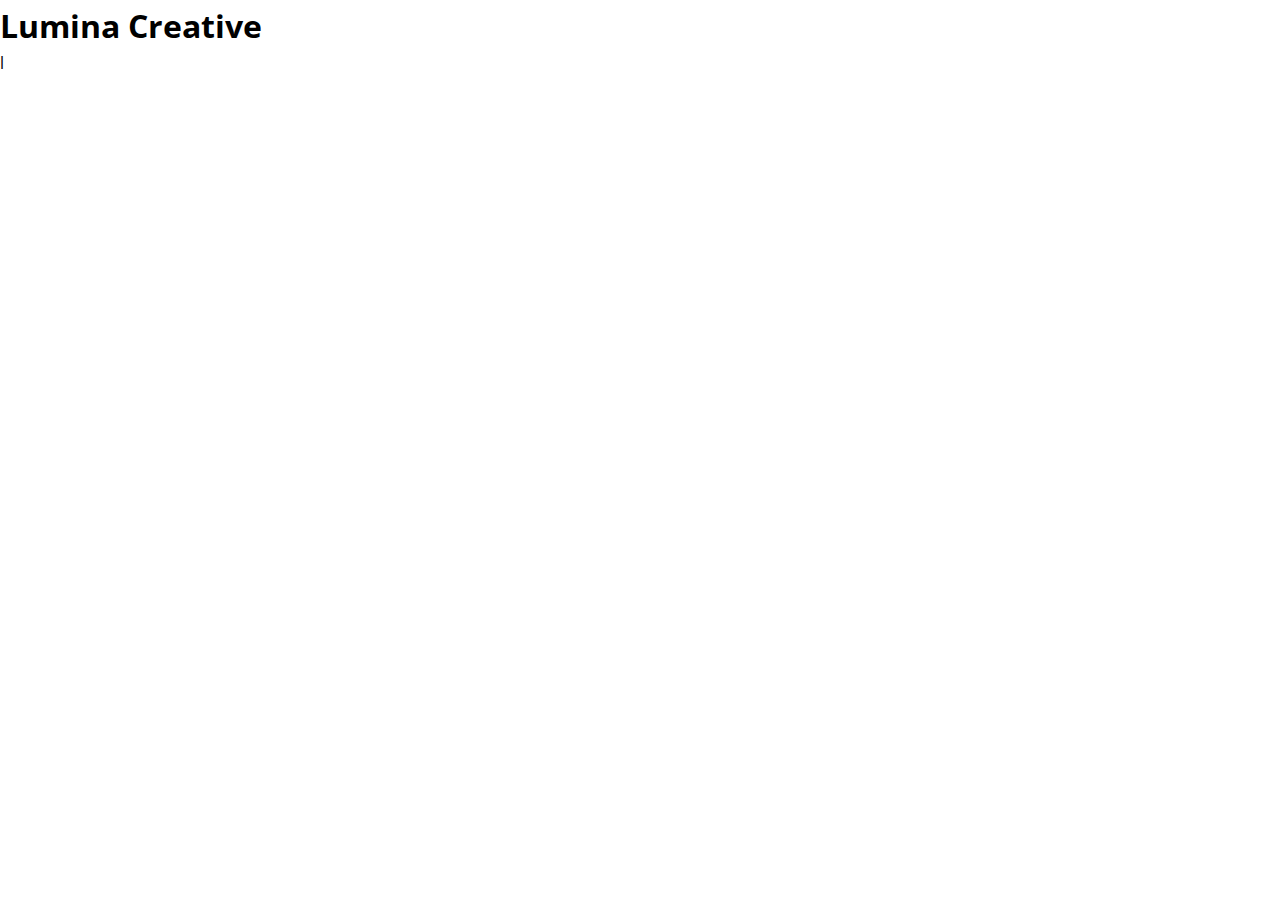
==== index.html @ 7e2c0f9c "Initial commit: Setup base files, CSS, Google Font, FontAwesome; generate css reset." ====
<!DOCTYPE html>
<html lang="en">
<head>
    <meta charset="UTF-8">
    <meta name="viewport" content="width=device-width, initial-scale=1.0">
    <link rel="preconnect" href="https://fonts.googleapis.com">
    <link rel="preconnect" href="https://fonts.gstatic.com" crossorigin>
    <link href="https://fonts.googleapis.com/css2?family=Open+Sans:ital,wght@0,300..800;1,300..800&display=swap" rel="stylesheet">
    <link rel="stylesheet" href="https://cdnjs.cloudflare.com/ajax/libs/font-awesome/6.6.0/css/all.min.css" integrity="sha512-Kc323vGBEqzTmouAECnVceyQqyqdsSiqLQISBL29aUW4U/M7pSPA/gEUZQqv1cwx4OnYxTxve5UMg5GT6L4JJg==" crossorigin="anonymous" referrerpolicy="no-referrer" />
    <link rel="stylesheet" href="./css/styles.css">
    <link rel="icon" href="images/favicon.ico">
    <title>Lumina Creative</title>
</head>
<body>
    <h1>Lumina Creative</h1>
</body>
</html>l
---- css/styles.css ----
* {
    margin: 0;
    padding: 0;
    box-sizing: border-box;
}

body {
    font-family: 'Open Sans', sans-serif;
    line-height: 1.6;
}

a {
    text-decoration: none;
    color: #333;
}

ul {
    list-style: none;
}

img {
    max-width: 100%;
}
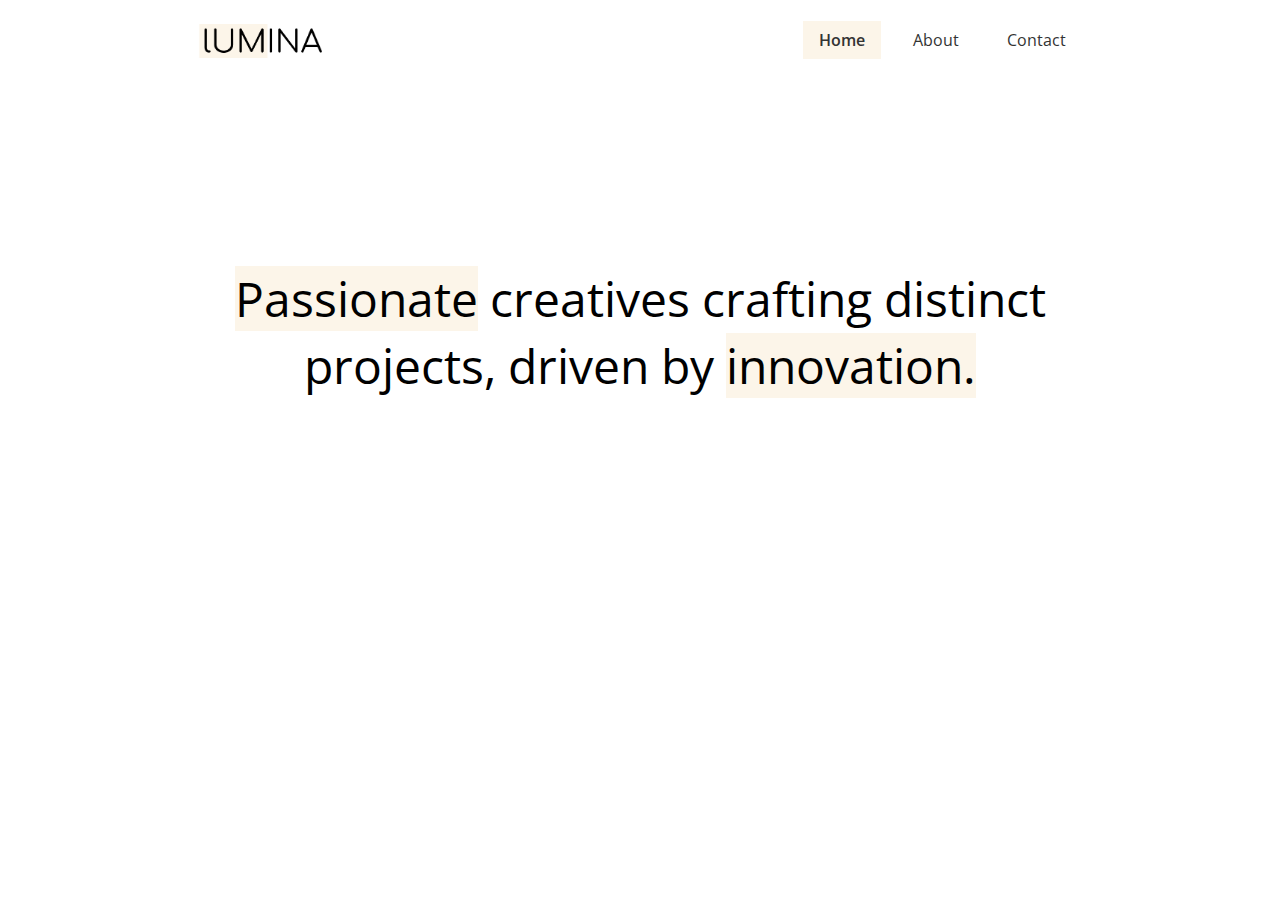
==== commit 0f04c21e: "Add and style Nav and hero text content; add responsiveness to both containers." ====
--- a/index.html
+++ b/index.html
@@ -12,6 +12,27 @@
     <title>Lumina Creative</title>
 </head>
 <body>
-    <h1>Lumina Creative</h1>
+
+    <header class="header">
+        <div class="container container-sm header-flex">
+            <img src="images/logo.png" alt="Lumina Creative" class="logo">
+            <ul class="main-menu">
+                <li><a class="current" href="index.html">Home</a</li>
+                <li><a href="about.html">About</a></li>
+                <li><a href="contact.html">Contact</a></li>
+            </ul>
+        </div>
+    </header>
+
+    <section class="hero">
+        <div class="container container-sm">
+            <h2>
+                <span class="bg-primary">Passionate</span> creatives crafting distinct projects, driven by <span class="bg-primary">innovation.</span>
+            </h2>
+        </div>
+    </section>
+
+    
+
 </body>
-</html>l+</html>--- a/css/styles.css
+++ b/css/styles.css
@@ -20,4 +20,88 @@
 
 img {
     max-width: 100%;
+}
+
+/* Utility classes */
+.bg-primary {
+    background: #fcf5e9;
+}
+
+/* Container */
+.container {
+    max-width: 1100px;
+    margin: 0 auto;
+    padding: 0 0.5rem;
+}
+
+.container-lg {
+    max-width: 1400px;
+}
+
+.container-sm {
+    max-width: 900px;
+}
+
+/* Header */
+.header {
+    margin: 1.5rem auto;
+}
+
+.header .logo {
+    width: 130px;
+}
+
+.header .header-flex {
+    display: flex;
+    justify-content: space-between;
+    align-items: center;
+}
+
+.header .main-menu {
+    display: flex;
+    gap: 1rem;
+}
+
+.header .main-menu a {
+    padding: 0.5rem 1rem;
+}
+
+.header .main-menu a:hover {
+    background: #fcf5e9;
+}
+
+.current {
+    background: #fcf5e9;
+    font-weight: 600;
+}
+
+/* Hero */
+.hero {
+    height: 500px;
+    display: flex;
+    justify-content: center;
+    align-items: center;
+    text-align: center;
+}
+
+.hero h2 {
+    font-size: 3rem;
+    line-height: 1.4;
+    font-weight: normal;
+}
+
+/* Media queries */
+@media(max-width: 768px) {
+    .header .header-flex {
+        flex-direction: column;
+        gap: 1.5rem;
+    }
+
+    .hero {
+        height: 300px;
+    }
+
+    .hero h2 {
+        font-size: 1.8rem;
+    }
 }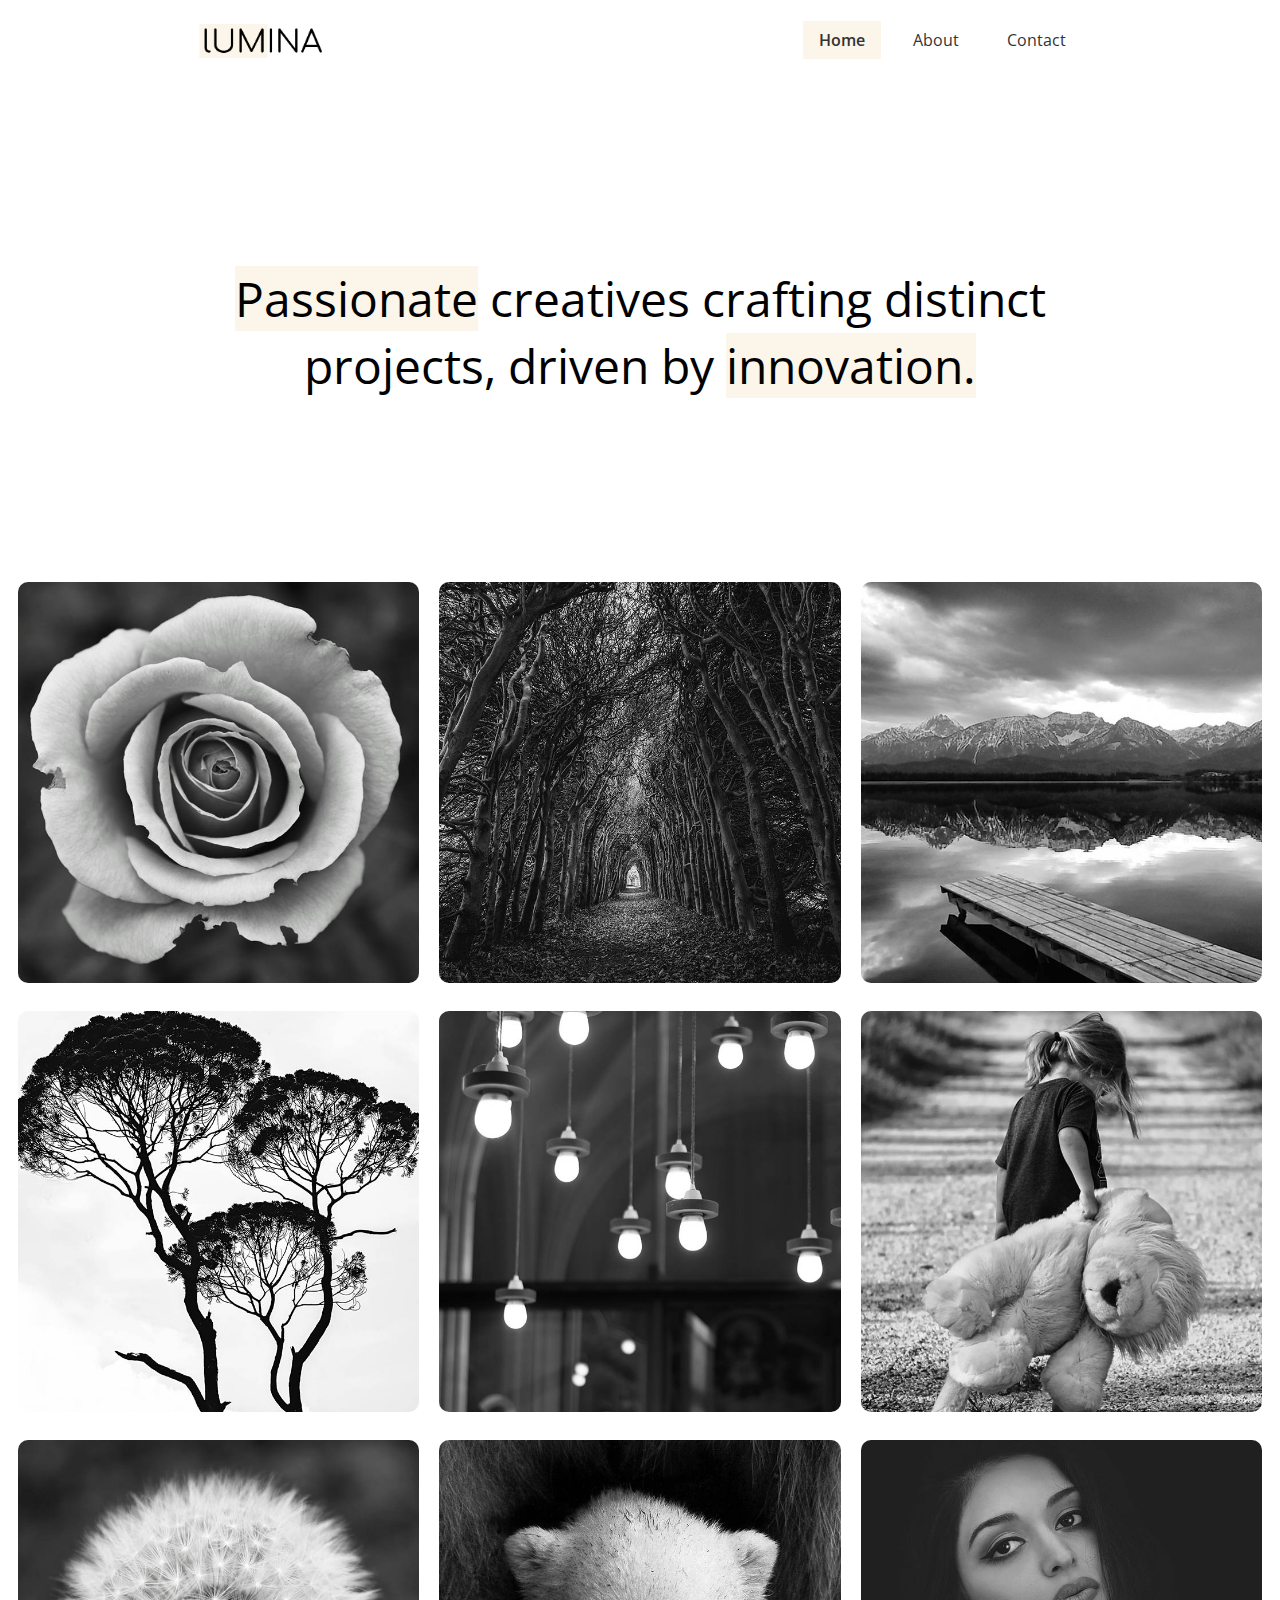
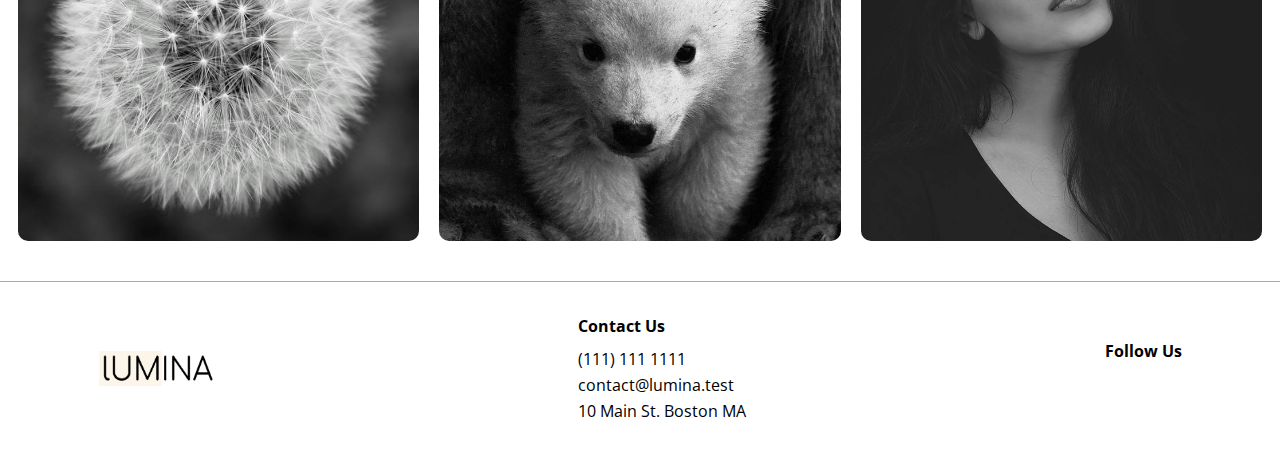
==== commit adfc4b73: "Add images in main content and footer; add responsiveness to both containers." ====
--- a/index.html
+++ b/index.html
@@ -32,7 +32,80 @@
         </div>
     </section>
 
-    
+    <section class="gallery">
+        <div class="container container-lg gallery-flex">
+            <div class="gallery-item">
+                <a href="images/image1.jpg">
+                    <img src="images/portfolio1.jpg" alt="Portfolio Item 1">
+                </a>
+            </div>
+            <div class="gallery-item">
+                <a href="images/image2.jpg">
+                    <img src="images/portfolio2.jpg" alt="Portfolio Item 2">
+                </a>
+            </div>
+            <div class="gallery-item">
+                <a href="images/image3.jpg">
+                    <img src="images/portfolio3.jpg" alt="Portfolio Item 3">
+                </a>
+            </div>
+            <div class="gallery-item">
+                <a href="images/image4.jpg">
+                    <img src="images/portfolio4.jpg" alt="Portfolio Item 4">
+                </a>
+            </div>
+            <div class="gallery-item">
+                <a href="images/image5.jpg">
+                    <img src="images/portfolio5.jpg" alt="Portfolio Item 5">
+                </a>
+            </div>
+            <div class="gallery-item">
+                <a href="images/image6.jpg">
+                    <img src="images/portfolio6.jpg" alt="Portfolio Item 6">
+                </a>
+            </div>
+            <div class="gallery-item">
+                <a href="images/image7.jpg">
+                    <img src="images/portfolio7.jpg" alt="Portfolio Item 7">
+                </a>
+            </div>
+            <div class="gallery-item">
+                <a href="images/image8.jpg">
+                    <img src="images/portfolio8.jpg" alt="Portfolio Item 8">
+                </a>
+            </div>
+            <div class="gallery-item">
+                <a href="images/image9.jpg">
+                    <img src="images/portfolio9.jpg" alt="Portfolio Item 9">
+                </a>
+            </div>
+        </div>
+    </section>
+
+    <footer class="footer">
+        <div class="container footer-flex">
+            <img src="images/logo.png" alt="Lumina Createive">
+
+            <div class="contact">
+                <h4>Contact Us</h4>
+                <ul>
+                    <li>(111) 111 1111</li>
+                    <li>contact@lumina.test</li>
+                    <li>10 Main St. Boston MA</li>
+                </ul>
+            </div>
+
+            <div class="social">
+                <h4>Follow Us</h4>
+                <a href="#"><i class="fab fa-facebook fa-2x"></i></a>
+                <a href="#"><i class="fab fa-twitter fa-2x"></i></a>
+                <a href="#"><i class="fab fa-instagram fa-2x"></i></a>
+                <a href="#"><i class="fab fa-pinterest fa-2x"></i></a>
+                <a href="#"><i class="fab fa-tumblr fa-2x"></i></a>
+            </div>
+
+        </div>
+    </footer>
 
 </body>
 </html>--- a/css/styles.css
+++ b/css/styles.css
@@ -2,6 +2,13 @@
     margin: 0;
     padding: 0;
     box-sizing: border-box;
+}
+
+:root {
+    --primary-color: #fcf5e9;
+    --container-normal: 1100px;
+    --container-wide: 1400px;
+    --container-narrow: 900px
 }
 
 body {
@@ -24,22 +31,22 @@
 
 /* Utility classes */
 .bg-primary {
-    background: #fcf5e9;
+    background: var(--primary-color);
 }
 
 /* Container */
 .container {
-    max-width: 1100px;
+    max-width: var(--container-normal);
     margin: 0 auto;
     padding: 0 0.5rem;
 }
 
 .container-lg {
-    max-width: 1400px;
+    max-width: var(--container-wide);
 }
 
 .container-sm {
-    max-width: 900px;
+    max-width: var(--container-narrow);
 }
 
 /* Header */
@@ -67,11 +74,11 @@
 }
 
 .header .main-menu a:hover {
-    background: #fcf5e9;
+    background: var(--primary-color);
 }
 
 .current {
-    background: #fcf5e9;
+    background: var(--primary-color);
     font-weight: 600;
 }
 
@@ -90,9 +97,57 @@
     font-weight: normal;
 }
 
+.gallery-flex {
+    display: flex;
+    justify-content: center;
+    gap: 20px;
+    flex-wrap: wrap;
+}
+
+.gallery-item {
+    width: calc(33.333% - 20px);
+    border-radius: 8px;
+}
+
+.gallery-item img {
+    border-radius: 10px;
+}
+
+.gallery-item:hover {
+    opacity: 0.9;
+}
+
+/*Footer */
+.footer {
+    border-top: 1px solid #aaa;
+    padding: 2rem 1.5rem;
+    margin-top: 2rem;
+}
+
+.footer .footer-flex {
+    display: flex;
+    justify-content: space-between;
+    align-items: center;
+}
+
+.footer img {
+    width: 120px;
+    height: 35px;
+}
+
+.footer h4 {
+    font-size: 1rem;
+    margin-bottom: 0.5rem;
+}
+
+.footer a {
+    margin: 0.2rem;
+}
+
 /* Media queries */
 @media(max-width: 768px) {
-    .header .header-flex {
+    .header .header-flex, 
+    .footer .footer-flex {
         flex-direction: column;
         gap: 1.5rem;
     }
@@ -104,4 +159,12 @@
     .hero h2 {
         font-size: 1.8rem;
     }
+
+    .gallery-item {
+        width: calc(50% - 20px);
+    }
+
+    .footer .footer-flex {
+        text-align: center;
+    }
 }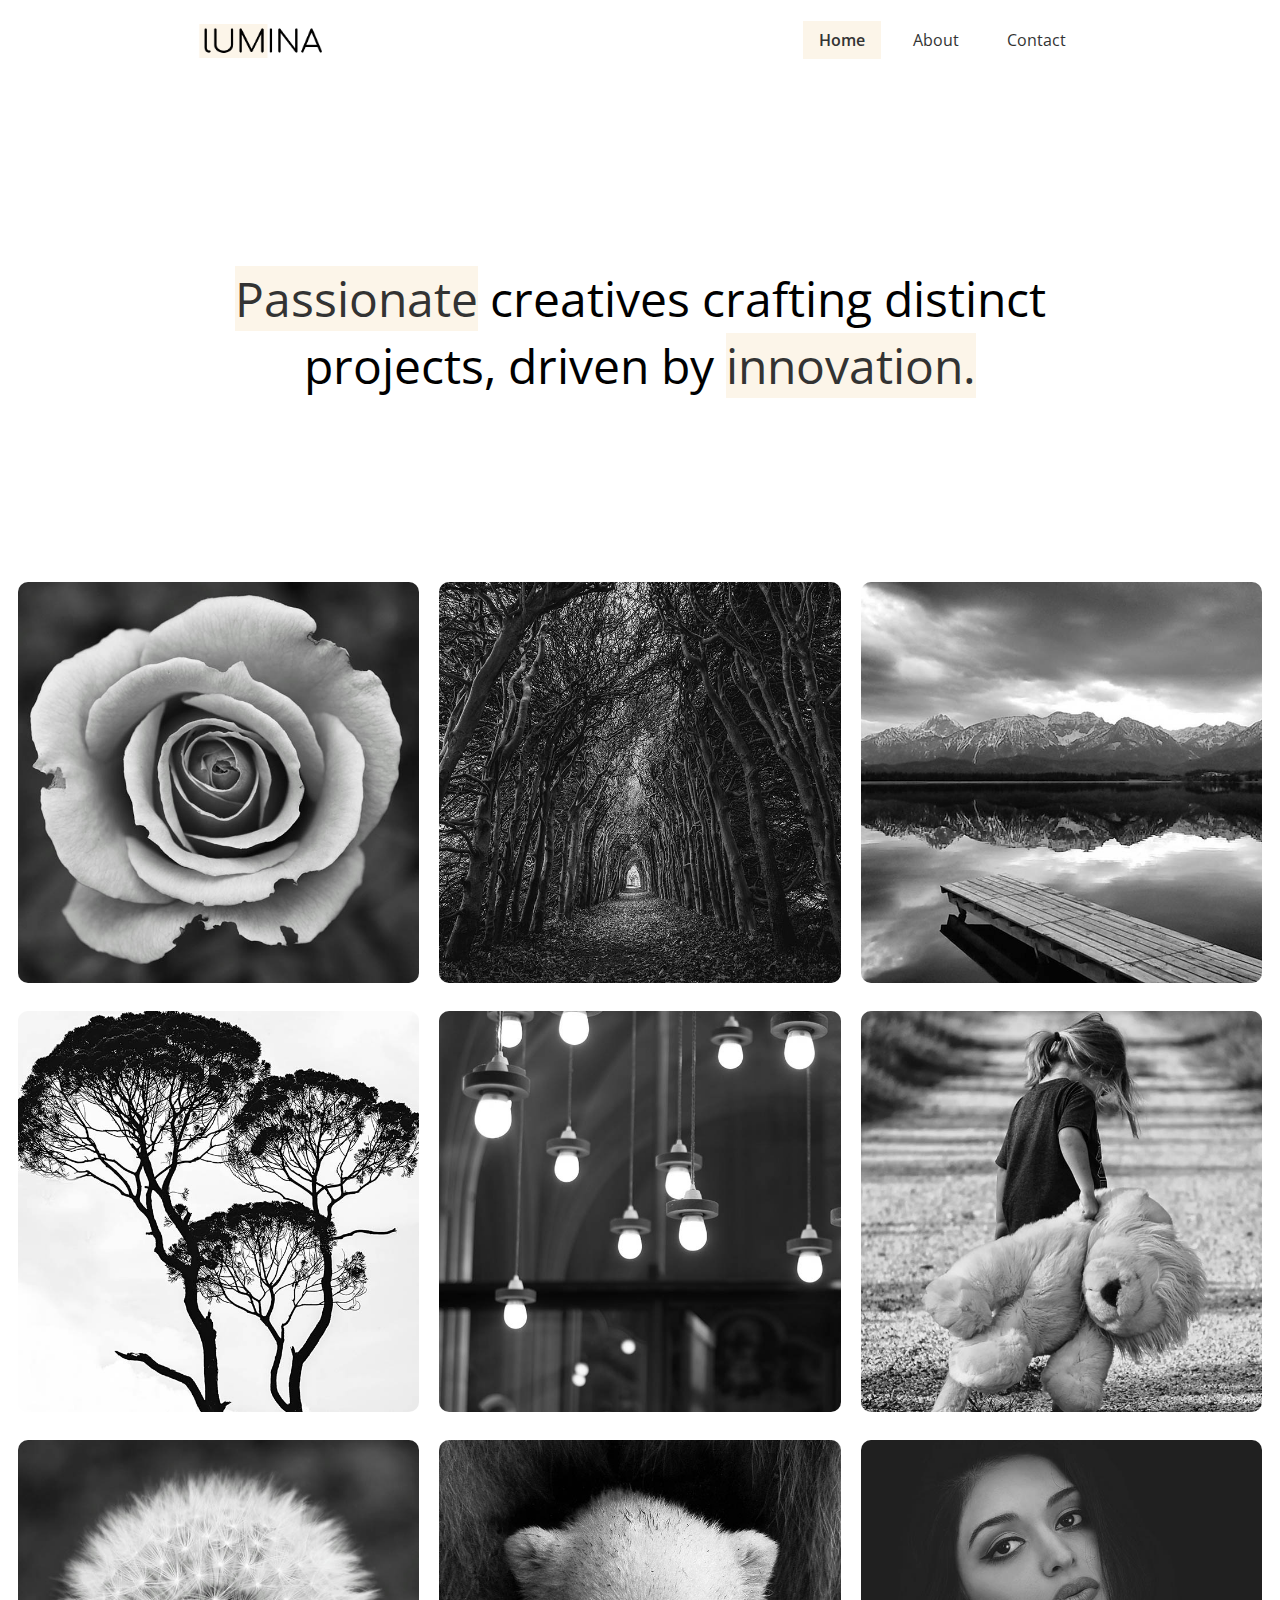
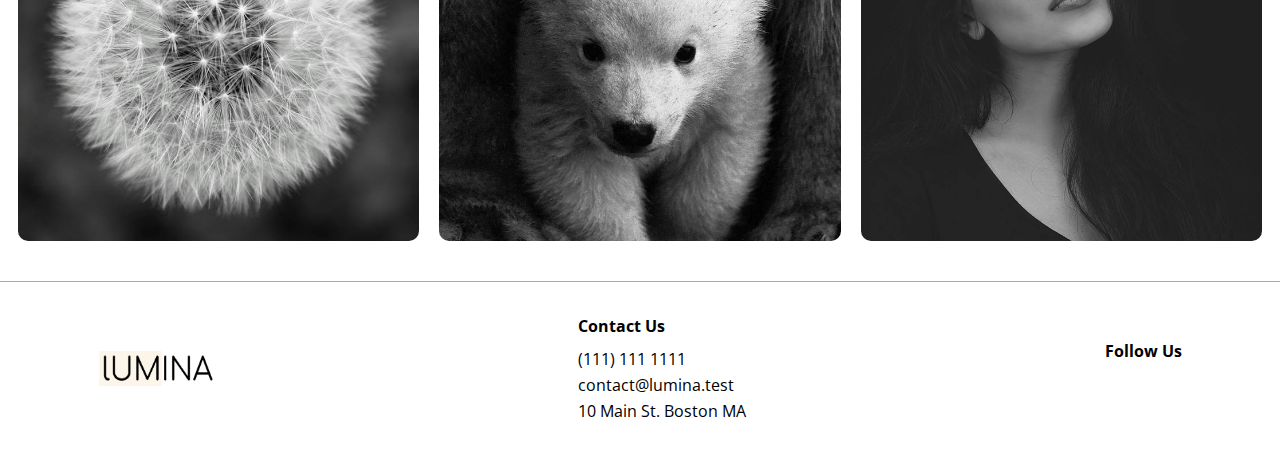
==== commit 0a7cd1eb: "Add About and Contact pages, add styling and responsiveness." ====
--- a/index.html
+++ b/index.html
@@ -17,7 +17,7 @@
         <div class="container container-sm header-flex">
             <img src="images/logo.png" alt="Lumina Creative" class="logo">
             <ul class="main-menu">
-                <li><a class="current" href="index.html">Home</a</li>
+                <li><a class="current" href="/">Home</a</li>
                 <li><a href="about.html">About</a></li>
                 <li><a href="contact.html">Contact</a></li>
             </ul>
@@ -86,7 +86,7 @@
         <div class="container footer-flex">
             <img src="images/logo.png" alt="Lumina Createive">
 
-            <div class="contact">
+            <div>
                 <h4>Contact Us</h4>
                 <ul>
                     <li>(111) 111 1111</li>
@@ -95,7 +95,7 @@
                 </ul>
             </div>
 
-            <div class="social">
+            <div>
                 <h4>Follow Us</h4>
                 <a href="#"><i class="fab fa-facebook fa-2x"></i></a>
                 <a href="#"><i class="fab fa-twitter fa-2x"></i></a>
--- a/css/styles.css
+++ b/css/styles.css
@@ -6,6 +6,7 @@
 
 :root {
     --primary-color: #fcf5e9;
+    --dark-color: #333;
     --container-normal: 1100px;
     --container-wide: 1400px;
     --container-narrow: 900px
@@ -32,6 +33,47 @@
 /* Utility classes */
 .bg-primary {
     background: var(--primary-color);
+    color: var(--dark-color);
+}
+
+.bg-dark {
+    background-color: var(--dark-color);
+    color: white;
+}
+
+.bg-dark .bg-primary {
+    padding: 0 0.3rem;
+}
+
+.btn {
+    display: inline-block;
+    padding: 1rem 2rem;
+    border: 1px solid #333;
+    background: transparent;
+    font-family: inherit;
+    font-size: inherit;
+    cursor: pointer;
+}
+
+.btn:hover {
+    background: #333;
+    color: white;
+}
+
+.visually-hidden {
+    clip: rect(0 0 0 0);
+    clip-path: inset(50%);
+    height: 1px;
+    overflow: hidden;
+    position: absolute;
+    white-space: nowrap;
+    width: 1px;
+}
+
+.section-heading {
+    font-size: 1.6rem;
+    text-align: center;
+    margin-bottom: 40px;
 }
 
 /* Container */
@@ -144,10 +186,78 @@
     margin: 0.2rem;
 }
 
+/* Services */
+.services {
+    padding: 3rem 4rem;
+}
+
+.services-flex {
+    display: flex;
+    gap: 2rem;
+}
+
+.service-item h4 {
+    font-size: 1.1rem;
+    margin-bottom: 0.7rem;
+}
+
+/* Team */
+.team {
+    padding: 3rem 0 4rem;
+}
+
+.team-flex {
+    display: flex;
+    gap: 1.4rem;
+}
+
+.team img {
+    border-radius: 10px;
+}
+
+/* Contact */
+.contact {
+    padding: 3rem 0 4rem;
+}
+
+.contact p {
+    text-align: center;
+    margin-bottom: 2rem;
+}
+
+.form-group {
+    margin: 2rem 0;
+}
+
+.contact input,
+.contact textarea {
+    border: none;
+    border-bottom: 1px #333 solid;
+    width: 100%;
+    font-family: inherit;
+    font-size: inherit;
+    padding-bottom: 1rem;
+}
+
+.contact textarea {
+    height: 200px;
+}
+
+.contact input:focus,
+.contact textarea:focus {
+    outline: 0;
+}
+
+.contact button {
+    width: 100%;
+}
+
 /* Media queries */
 @media(max-width: 768px) {
     .header .header-flex, 
-    .footer .footer-flex {
+    .footer .footer-flex, 
+    .services .services-flex, 
+    .team .team-flex {
         flex-direction: column;
         gap: 1.5rem;
     }
